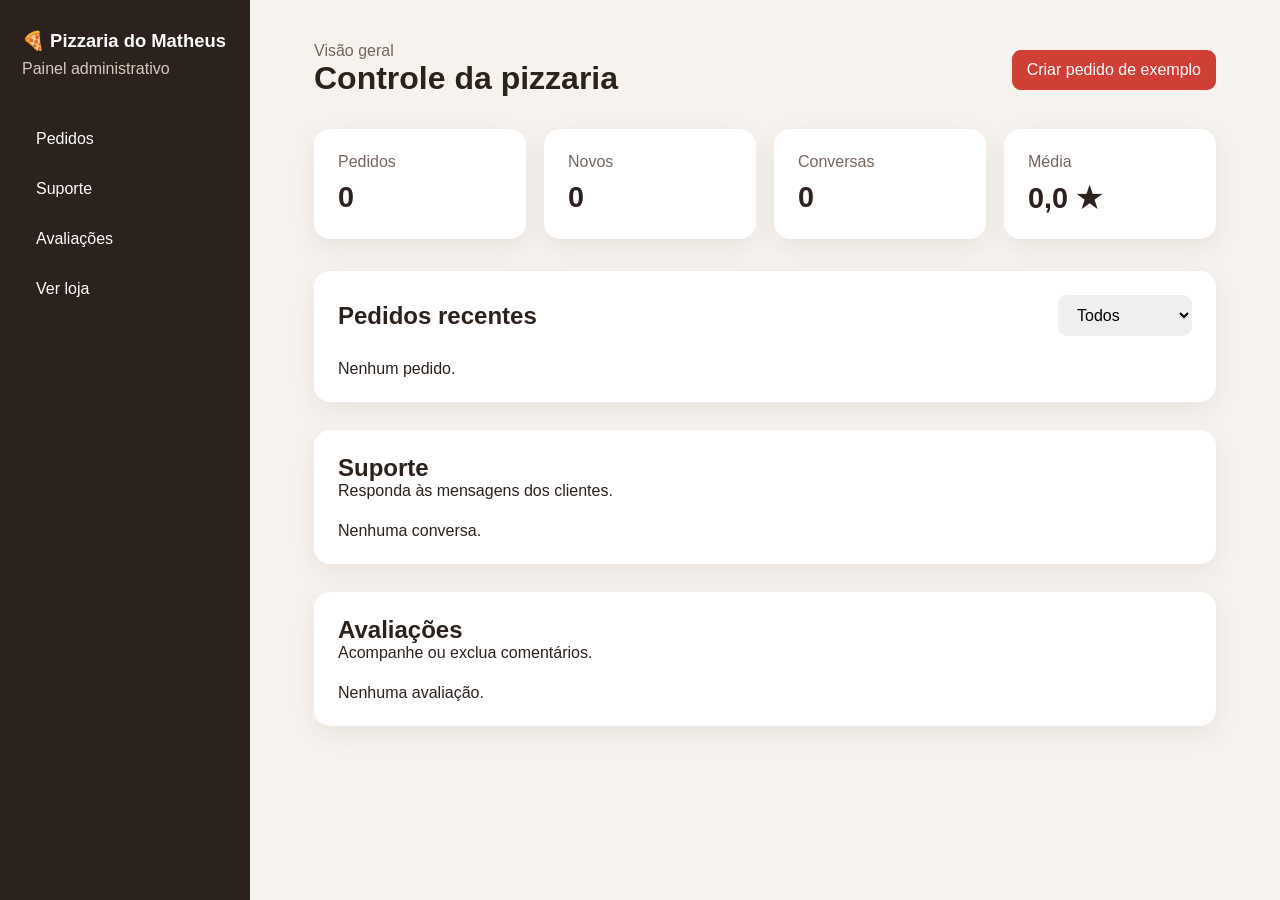
==== admin.html @ bedefdc6 "feat: atualiza páginas e recursos da pizzaria" ====
<!doctype html>
<html lang="pt-BR">
  <head>
    <meta charset="UTF-8" />
    <meta name="viewport" content="width=device-width,initial-scale=1" />
    <title>Painel Administrativo</title>
    <link rel="stylesheet" href="admin.css" />
  </head>
  <body>
    <aside class="barra-lateral">
      <a class="marca" href="index.html">🍕 Pizzaria do Matheus</a>
      <p>Painel administrativo</p>
      <nav>
        <a href="#pedidos">Pedidos</a><a href="#suporte">Suporte</a
        ><a href="#avaliacoes">Avaliações</a><a href="index.html">Ver loja</a>
      </nav>
    </aside>
    <main>
      <header class="topo-admin">
        <div>
          <p>Visão geral</p>
          <h1>Controle da pizzaria</h1>
        </div>
        <button id="criar-exemplo">Criar pedido de exemplo</button>
      </header>
      <section class="metricas">
        <article>
          <span>Pedidos</span><strong id="total-pedidos">0</strong>
        </article>
        <article>
          <span>Novos</span><strong id="pedidos-novos">0</strong>
        </article>
        <article>
          <span>Conversas</span><strong id="total-chats">0</strong>
        </article>
        <article>
          <span>Média</span><strong id="media-avaliacoes">0,0 ★</strong>
        </article>
      </section>
      <section id="pedidos" class="painel-pedidos">
        <div class="cabecalho-painel">
          <h2>Pedidos recentes</h2>
          <select id="filtro-status">
            <option value="Todos">Todos</option>
            <option>Novo</option>
            <option>Em preparo</option>
            <option>Pronto</option>
            <option>Entregue</option>
          </select>
        </div>
        <div id="lista-pedidos" class="lista-pedidos"></div>
      </section>
      <section id="suporte" class="painel-pedidos painel-extra">
        <h2>Suporte</h2>
        <p>Responda às mensagens dos clientes.</p>
        <div id="lista-chats" class="lista-admin"></div>
      </section>
      <section id="avaliacoes" class="painel-pedidos painel-extra">
        <h2>Avaliações</h2>
        <p>Acompanhe ou exclua comentários.</p>
        <div id="lista-avaliacoes" class="lista-admin"></div>
      </section>
    </main>
    <script src="admin.js"></script>
  </body>
</html>
---- admin.css ----
* {
  box-sizing: border-box;
  margin: 0;
  padding: 0;
}
:root {
  --vermelho: #cf3f35;
  --verde: #2f7d4a;
  --texto: #2b211d;
  --fundo: #f6f2ed;
}
body {
  min-height: 100vh;
  font-family: Arial, sans-serif;
  color: var(--texto);
  background: var(--fundo);
}
.barra-lateral {
  position: fixed;
  inset: 0 auto 0 0;
  width: 250px;
  padding: 30px 22px;
  color: #fff;
  background: var(--texto);
}
.marca {
  display: block;
  margin-bottom: 8px;
  color: #fff;
  font-size: 1.15rem;
  font-weight: bold;
  text-decoration: none;
}
.barra-lateral > p {
  color: #d8c9bf;
}
.barra-lateral nav {
  display: grid;
  gap: 8px;
  margin-top: 40px;
}
.barra-lateral nav a {
  padding: 12px 14px;
  border-radius: 9px;
  color: #fff;
  text-decoration: none;
}
.barra-lateral nav a:hover,
.barra-lateral nav .ativo {
  background: var(--vermelho);
}
main {
  margin-left: 250px;
  padding: 42px 5%;
}
.topo-admin,
.cabecalho-painel {
  display: flex;
  align-items: center;
  justify-content: space-between;
  gap: 20px;
}
.topo-admin p,
.cabecalho-painel p,
.pedido small,
.vazio {
  color: #74655e;
}
.topo-admin button,
.cabecalho-painel select {
  padding: 11px 15px;
  border: 0;
  border-radius: 9px;
  font: inherit;
}
.topo-admin button {
  color: #fff;
  background: var(--vermelho);
  cursor: pointer;
}
.metricas {
  display: grid;
  grid-template-columns: repeat(4, 1fr);
  gap: 18px;
  margin: 32px 0;
}
.metricas article,
.painel-pedidos {
  padding: 24px;
  border-radius: 16px;
  background: #fff;
  box-shadow: 0 8px 25px #4a312412;
}
.metricas span {
  display: block;
  margin-bottom: 10px;
  color: #74655e;
}
.metricas strong {
  font-size: 1.8rem;
}
.lista-pedidos {
  display: grid;
  gap: 12px;
  margin-top: 24px;
}
.pedido {
  display: grid;
  grid-template-columns: 100px 1fr 130px 160px;
  align-items: center;
  gap: 15px;
  padding: 17px;
  border: 1px solid #eadfd8;
  border-radius: 12px;
}
.pedido select {
  padding: 9px;
  border: 1px solid #d8c9bf;
  border-radius: 8px;
  background: #fff;
}
.valor-pedido {
  color: var(--verde);
  font-weight: bold;
}
@media (max-width: 900px) {
  .barra-lateral {
    position: static;
    width: auto;
  }
  .barra-lateral nav {
    display: flex;
    flex-wrap: wrap;
    margin-top: 20px;
  }
  main {
    margin-left: 0;
  }
  .metricas {
    grid-template-columns: repeat(2, 1fr);
  }
  .pedido {
    grid-template-columns: 1fr;
  }
}
@media (max-width: 550px) {
  .topo-admin,
  .cabecalho-painel {
    align-items: stretch;
    flex-direction: column;
  }
  .metricas {
    grid-template-columns: 1fr;
  }
}
.painel-extra {
  margin-top: 28px;
  scroll-margin-top: 20px;
}
.lista-admin {
  display: grid;
  gap: 14px;
  margin-top: 22px;
}
.item-admin {
  padding: 18px;
  border: 1px solid #eadfd8;
  border-radius: 12px;
}
.item-admin h3,
.item-admin p {
  margin-bottom: 10px;
}
.item-admin input {
  width: 70%;
  padding: 10px;
  border: 1px solid #d8c9bf;
  border-radius: 8px;
}
.item-admin button {
  padding: 10px 14px;
  border: 0;
  border-radius: 8px;
  background: var(--vermelho);
  color: #fff;
  cursor: pointer;
  margin-left: 8px;
}
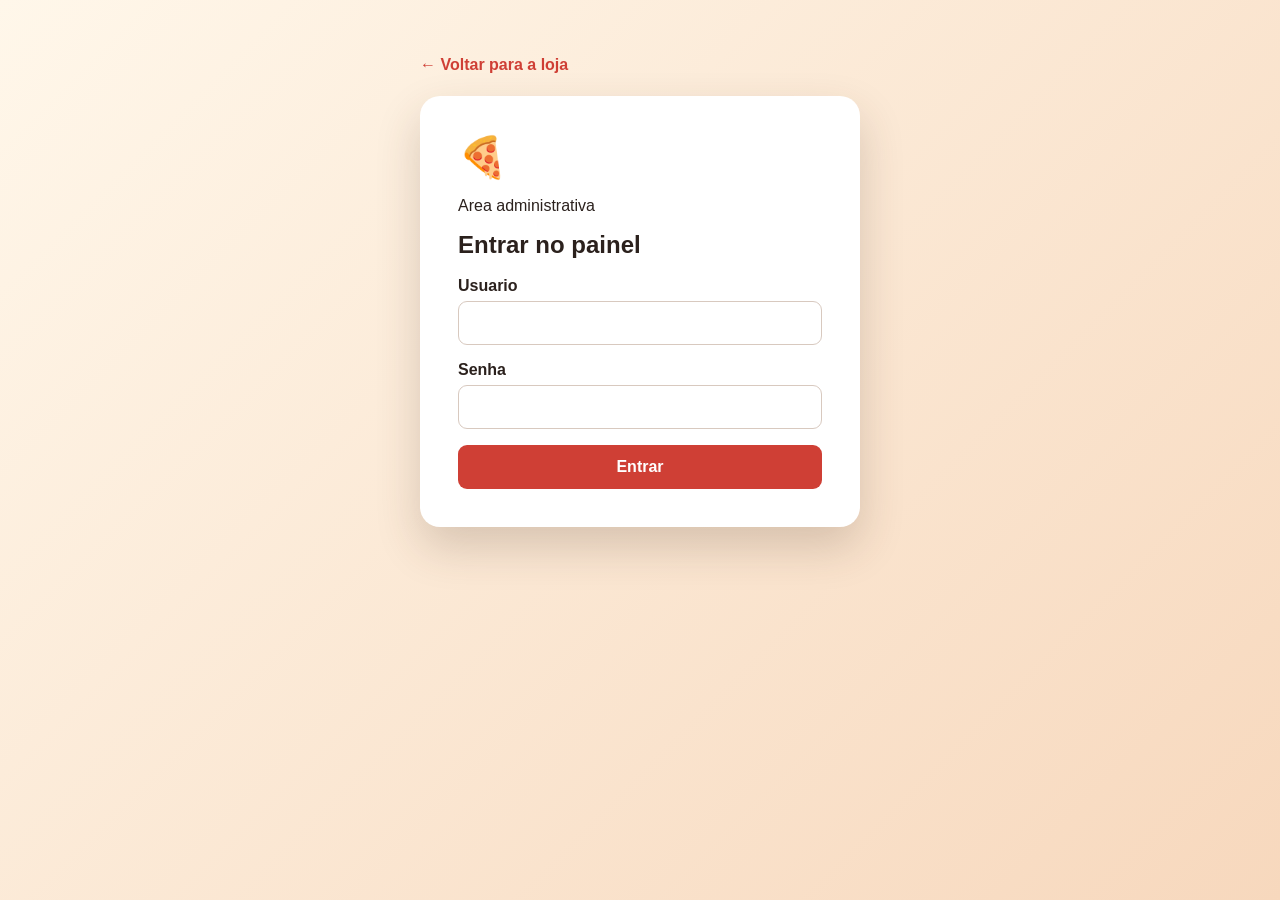
==== commit 42f8386e: "feat: adiciona login e banco de pedidos" ====
--- a/admin.html
+++ b/admin.html
@@ -8,17 +8,17 @@
   </head>
   <body>
     <aside class="barra-lateral">
-      <a class="marca" href="index.html">🍕 Pizzaria do Matheus</a>
+      <a class="marca" href="index.html">ðŸ• Pizzaria do Matheus</a>
       <p>Painel administrativo</p>
       <nav>
         <a href="#pedidos">Pedidos</a><a href="#suporte">Suporte</a
-        ><a href="#avaliacoes">Avaliações</a><a href="index.html">Ver loja</a>
+        ><a href="#avaliacoes">AvaliaÃ§Ãµes</a><a href="index.html">Ver loja</a><form method="post" action="/logout"><button type="submit">Sair</button></form>
       </nav>
     </aside>
     <main>
       <header class="topo-admin">
         <div>
-          <p>Visão geral</p>
+          <p>VisÃ£o geral</p>
           <h1>Controle da pizzaria</h1>
         </div>
         <button id="criar-exemplo">Criar pedido de exemplo</button>
@@ -34,7 +34,7 @@
           <span>Conversas</span><strong id="total-chats">0</strong>
         </article>
         <article>
-          <span>Média</span><strong id="media-avaliacoes">0,0 ★</strong>
+          <span>MÃ©dia</span><strong id="media-avaliacoes">0,0 â˜…</strong>
         </article>
       </section>
       <section id="pedidos" class="painel-pedidos">
@@ -52,15 +52,15 @@
       </section>
       <section id="suporte" class="painel-pedidos painel-extra">
         <h2>Suporte</h2>
-        <p>Responda às mensagens dos clientes.</p>
+        <p>Responda Ã s mensagens dos clientes.</p>
         <div id="lista-chats" class="lista-admin"></div>
       </section>
       <section id="avaliacoes" class="painel-pedidos painel-extra">
-        <h2>Avaliações</h2>
-        <p>Acompanhe ou exclua comentários.</p>
+        <h2>AvaliaÃ§Ãµes</h2>
+        <p>Acompanhe ou exclua comentÃ¡rios.</p>
         <div id="lista-avaliacoes" class="lista-admin"></div>
       </section>
     </main>
-    <script src="admin.js"></script>
+    <script src="admin.js"></script><script src="admin-db.js"></script>
   </body>
 </html>
